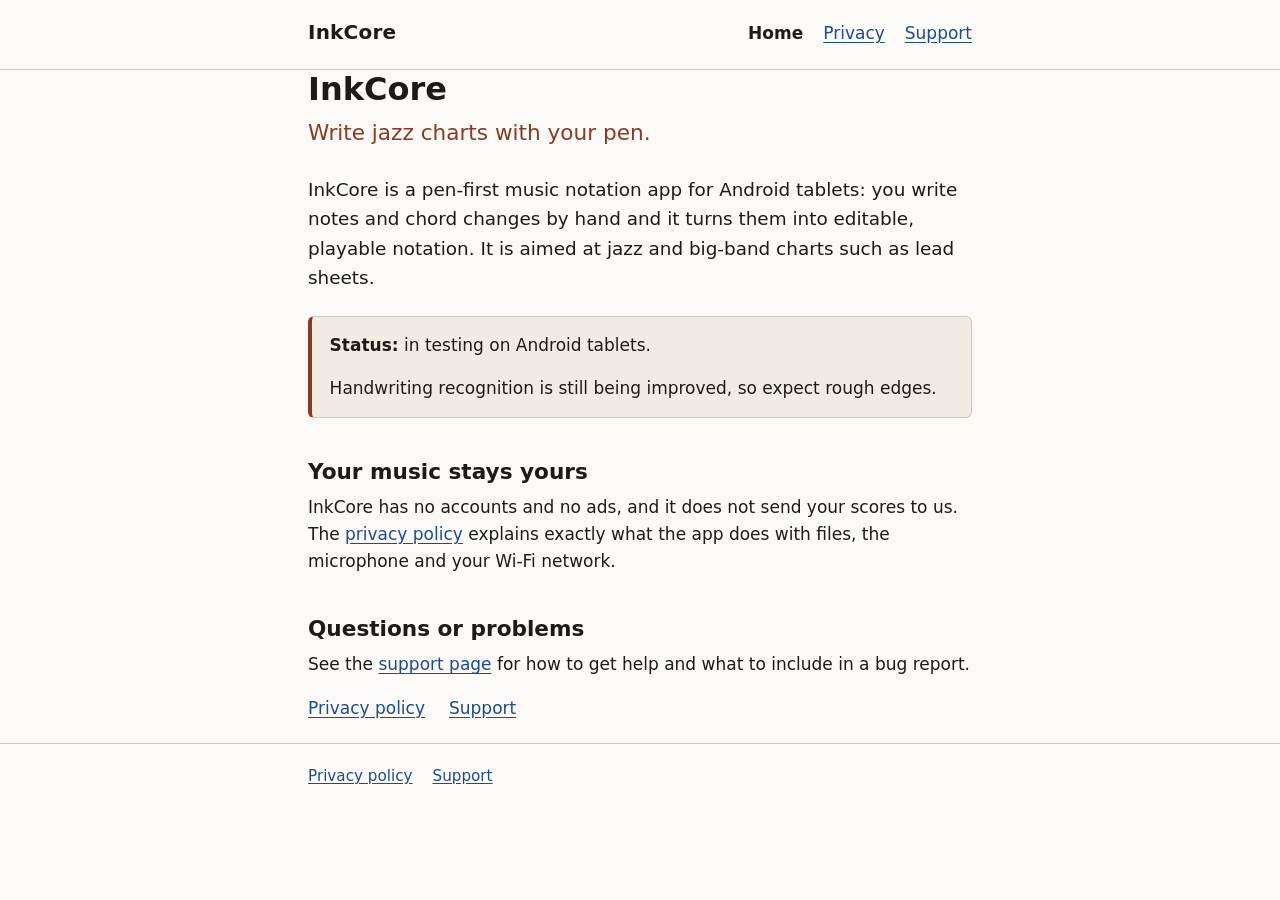
==== inkcore/index.html @ 3644ed21 "Site: spell the product name InkCore (capital C) in all pages and READMEs Identifiers stay lowercase" ====
<!DOCTYPE html>
<html lang="en">
<head>
  <meta charset="utf-8">
  <meta name="viewport" content="width=device-width, initial-scale=1">
  <meta name="color-scheme" content="light dark">
  <title>InkCore: write jazz charts with your pen</title>
  <meta name="description" content="InkCore is a pen-first music notation app for Android tablets, aimed at jazz and big-band charts. Currently in testing.">
  <link rel="stylesheet" href="style.css">
  <!-- IMAGE SLOT (favicon): when assets/images/app-icon-512.png exists, remove these comment marks.
  <link rel="icon" type="image/png" sizes="512x512" href="assets/images/app-icon-512.png">
  -->
</head>
<body>
  <a class="skip" href="#main">Skip to content</a>

  <header class="site">
    <div class="wrap">
      <a class="brand" href="index.html">InkCore</a>
      <nav aria-label="Main">
        <ul>
          <li><a href="index.html" aria-current="page">Home</a></li>
          <li><a href="privacy.html">Privacy</a></li>
          <li><a href="support.html">Support</a></li>
        </ul>
      </nav>
    </div>
  </header>

  <main id="main" class="wrap">
    <!-- IMAGE SLOT (app icon, 512x512 PNG shown at 128x128): remove these comment marks once the file is in assets/images/.
    <img class="app-icon" src="assets/images/app-icon-512.png" width="128" height="128" alt="InkCore app icon">
    -->

    <h1>InkCore</h1>
    <p class="tagline">Write jazz charts with your pen.</p>

    <p class="lede">InkCore is a pen-first music notation app for Android tablets: you write notes and chord changes by hand and it turns them into editable, playable notation. It is aimed at jazz and big-band charts such as lead sheets.</p>

    <!-- IMAGE SLOT (feature graphic, 1024x500 PNG): remove these comment marks once the file is in assets/images/.
    <img class="hero-image" src="assets/images/feature-graphic-1024x500.png" width="1024" height="500" alt="InkCore showing a handwritten jazz chart on a tablet">
    -->

    <div class="card">
      <p><strong>Status:</strong> in testing on Android tablets.</p>
      <p>Handwriting recognition is still being improved, so expect rough edges.</p>
    </div>

    <h2>Your music stays yours</h2>
    <p>InkCore has no accounts and no ads, and it does not send your scores to us. The <a href="privacy.html">privacy policy</a> explains exactly what the app does with files, the microphone and your Wi-Fi network.</p>

    <h2>Questions or problems</h2>
    <p>See the <a href="support.html">support page</a> for how to get help and what to include in a bug report.</p>

    <ul class="links">
      <li><a href="privacy.html">Privacy policy</a></li>
      <li><a href="support.html">Support</a></li>
    </ul>
  </main>

  <footer class="site">
    <div class="wrap">
      <ul>
        <li><a href="privacy.html">Privacy policy</a></li>
        <li><a href="support.html">Support</a></li>
      </ul>
    </div>
  </footer>
</body>
</html>
---- inkcore/style.css ----
/* InkCore site. One small stylesheet. System fonts only, no external requests.
   Light and dark follow the visitor's system setting (prefers-color-scheme). */

:root {
  color-scheme: light dark;
  --bg: #fbfaf7;
  --text: #1d1b19;
  --muted: #55504a;
  --link: #1a4d8f;
  --card: #f0ece4;
  --rule: #cfc8bb;
  --accent: #8a3b1f;
}

@media (prefers-color-scheme: dark) {
  :root {
    --bg: #151413;
    --text: #ece8e1;
    --muted: #b3ada3;
    --link: #9cc0f5;
    --card: #201e1c;
    --rule: #3c3935;
    --accent: #e0a07f;
  }
}

*,
*::before,
*::after {
  box-sizing: border-box;
}

html {
  font-size: 100%;
  -webkit-text-size-adjust: 100%;
          text-size-adjust: 100%;
}

body {
  margin: 0;
  background: var(--bg);
  color: var(--text);
  font-family: system-ui, -apple-system, "Segoe UI", Roboto, "Helvetica Neue", Arial, sans-serif;
  font-size: 1.0625rem;
  line-height: 1.6;
}

.wrap {
  max-width: 44rem;
  margin: 0 auto;
  padding: 0 1.25rem;
}

a {
  color: var(--link);
  text-underline-offset: 0.15em;
}

a:hover {
  text-decoration-thickness: 2px;
}

a:focus-visible,
summary:focus-visible {
  outline: 3px solid var(--accent);
  outline-offset: 3px;
  border-radius: 2px;
}

.skip {
  position: absolute;
  left: -999px;
  top: 0;
  padding: 0.5rem 0.75rem;
  background: var(--text);
  color: var(--bg);
}

.skip:focus {
  left: 0.5rem;
  top: 0.5rem;
  z-index: 10;
}

header.site {
  border-bottom: 1px solid var(--rule);
  padding: 1rem 0;
}

header.site .wrap {
  display: flex;
  flex-wrap: wrap;
  align-items: baseline;
  justify-content: space-between;
  gap: 0.5rem 1.5rem;
}

.brand {
  font-weight: 700;
  font-size: 1.25rem;
  letter-spacing: 0.01em;
  color: var(--text);
  text-decoration: none;
}

nav ul {
  display: flex;
  flex-wrap: wrap;
  gap: 0.25rem 1.25rem;
  list-style: none;
  margin: 0;
  padding: 0;
}

nav a[aria-current="page"] {
  color: var(--text);
  font-weight: 700;
  text-decoration: none;
}

main {
  padding: 2rem 0 3rem;
}

h1 {
  font-size: 2rem;
  line-height: 1.2;
  margin: 0 0 0.5rem;
}

h2 {
  font-size: 1.35rem;
  line-height: 1.3;
  margin: 2.25rem 0 0.5rem;
  padding-top: 0.25rem;
}

h3 {
  font-size: 1.1rem;
  margin: 1.5rem 0 0.25rem;
}

p,
ul,
ol {
  margin: 0 0 1rem;
}

li {
  margin-bottom: 0.35rem;
}

.tagline {
  font-size: 1.35rem;
  color: var(--accent);
  margin: 0 0 1.5rem;
}

.lede {
  font-size: 1.15rem;
}

.meta {
  color: var(--muted);
  font-size: 0.95rem;
}

.card {
  background: var(--card);
  border: 1px solid var(--rule);
  border-left: 4px solid var(--accent);
  border-radius: 6px;
  padding: 0.9rem 1.1rem;
  margin: 1.5rem 0;
}

.card p:last-child,
.card ul:last-child {
  margin-bottom: 0;
}

.links {
  display: flex;
  flex-wrap: wrap;
  gap: 0.5rem 1.5rem;
  list-style: none;
  padding: 0;
}

/* Image slots (see README.md). Images scale down on narrow screens. */
img {
  max-width: 100%;
  height: auto;
}

.hero-image {
  display: block;
  margin: 1.5rem 0;
  border-radius: 6px;
}

.app-icon {
  float: right;
  margin: 0 0 1rem 1rem;
  border-radius: 22%;
}

dt {
  font-weight: 700;
  margin-top: 1rem;
}

dd {
  margin: 0.15rem 0 0;
}

table {
  border-collapse: collapse;
  width: 100%;
  margin: 0 0 1rem;
  font-size: 0.98rem;
}

th,
td {
  text-align: left;
  vertical-align: top;
  padding: 0.5rem 0.6rem;
  border-bottom: 1px solid var(--rule);
}

.table-scroll {
  overflow-x: auto;
}

footer.site {
  border-top: 1px solid var(--rule);
  padding: 1.25rem 0 2rem;
  color: var(--muted);
  font-size: 0.95rem;
}

footer.site ul {
  display: flex;
  flex-wrap: wrap;
  gap: 0.25rem 1.25rem;
  list-style: none;
  margin: 0;
  padding: 0;
}

@media (max-width: 30rem) {
  h1 {
    font-size: 1.65rem;
  }
  .app-icon {
    float: none;
    display: block;
    margin: 0 0 1rem;
  }
}

@media (prefers-reduced-motion: no-preference) {
  html {
    scroll-behavior: smooth;
  }
}
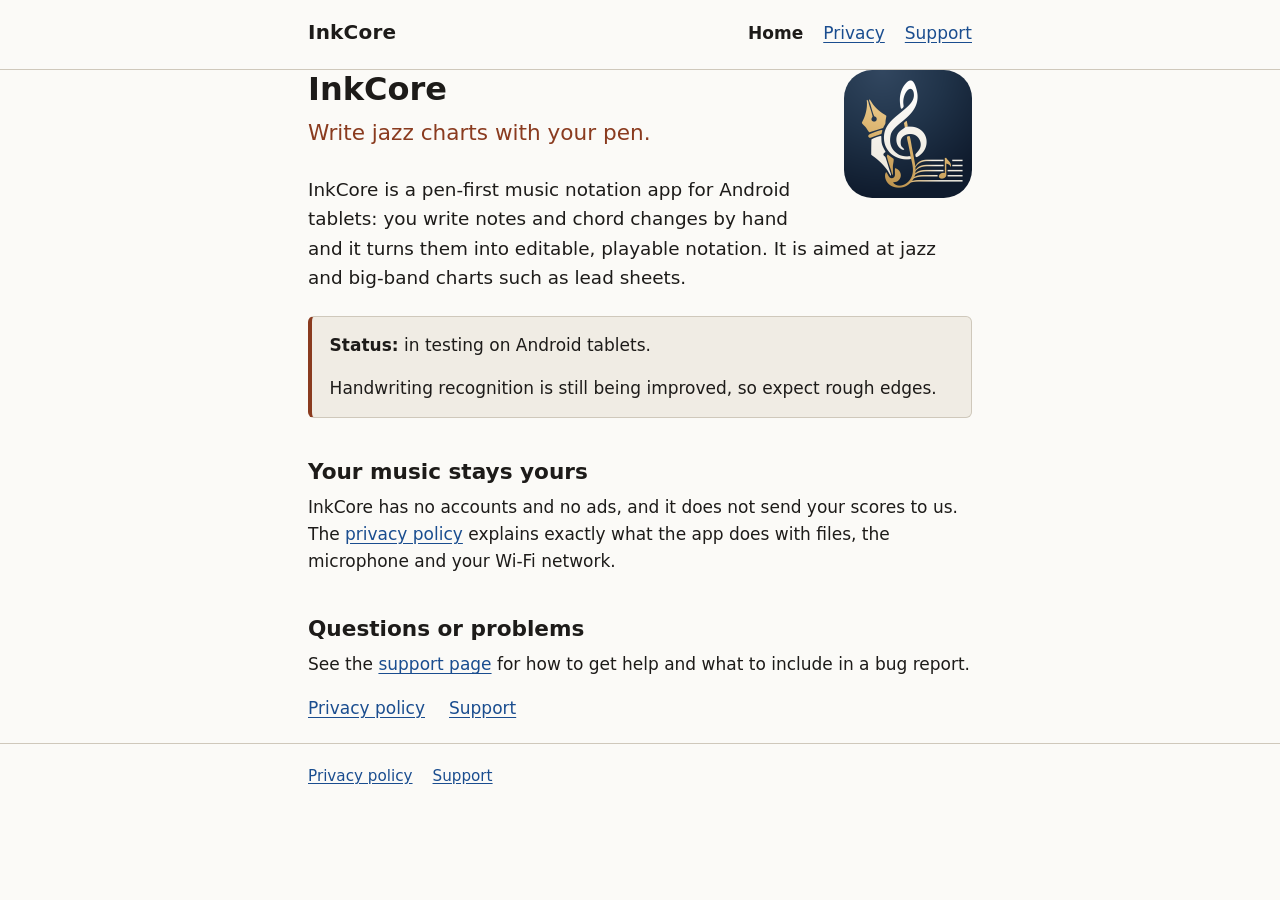
==== commit ac9f626a: "Site: add the InkCore icon files and favicons (five-line staff) app-icon-512.png (home page), icon-1" ====
--- a/inkcore/index.html
+++ b/inkcore/index.html
@@ -7,9 +7,10 @@
   <title>InkCore: write jazz charts with your pen</title>
   <meta name="description" content="InkCore is a pen-first music notation app for Android tablets, aimed at jazz and big-band charts. Currently in testing.">
   <link rel="stylesheet" href="style.css">
-  <!-- IMAGE SLOT (favicon): when assets/images/app-icon-512.png exists, remove these comment marks.
-  <link rel="icon" type="image/png" sizes="512x512" href="assets/images/app-icon-512.png">
-  -->
+  <link rel="icon" type="image/svg+xml" href="assets/images/favicon.svg">
+  <link rel="icon" type="image/png" sizes="32x32" href="assets/images/favicon-32.png">
+  <link rel="icon" type="image/png" sizes="16x16" href="assets/images/favicon-16.png">
+  <link rel="apple-touch-icon" sizes="180x180" href="assets/images/apple-touch-icon-180.png">
 </head>
 <body>
   <a class="skip" href="#main">Skip to content</a>
@@ -28,9 +29,7 @@
   </header>
 
   <main id="main" class="wrap">
-    <!-- IMAGE SLOT (app icon, 512x512 PNG shown at 128x128): remove these comment marks once the file is in assets/images/.
     <img class="app-icon" src="assets/images/app-icon-512.png" width="128" height="128" alt="InkCore app icon">
-    -->
 
     <h1>InkCore</h1>
     <p class="tagline">Write jazz charts with your pen.</p>
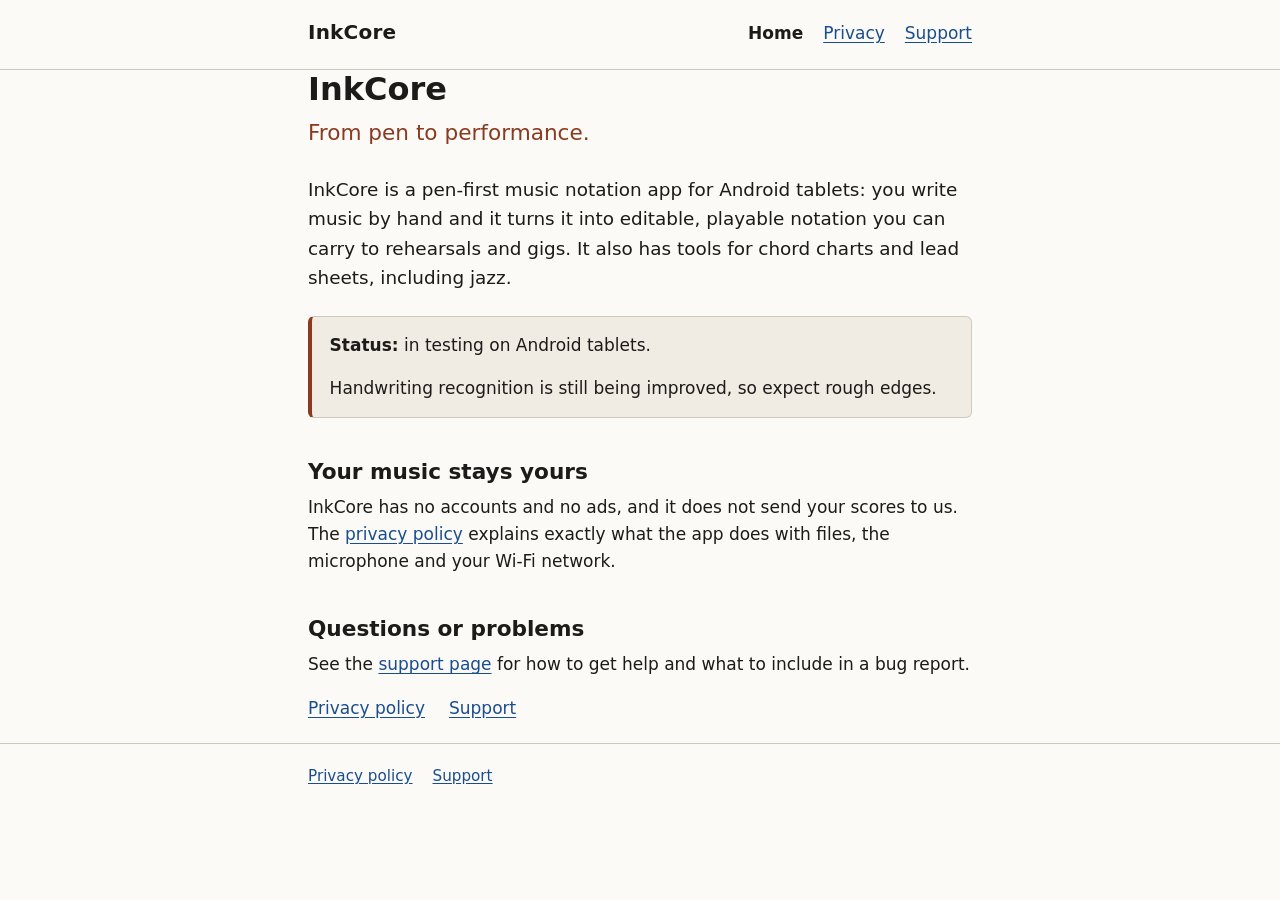
==== commit 092ef79c: "Site: tagline 'From pen to performance.' and jazz described as one feature, not the focus Co-Authore" ====
--- a/inkcore/index.html
+++ b/inkcore/index.html
@@ -4,13 +4,12 @@
   <meta charset="utf-8">
   <meta name="viewport" content="width=device-width, initial-scale=1">
   <meta name="color-scheme" content="light dark">
-  <title>InkCore: write jazz charts with your pen</title>
-  <meta name="description" content="InkCore is a pen-first music notation app for Android tablets, aimed at jazz and big-band charts. Currently in testing.">
+  <title>InkCore: from pen to performance</title>
+  <meta name="description" content="InkCore is a pen-first music notation app for Android tablets: write by hand, hear it played back and carry your charts to the gig. Currently in testing.">
   <link rel="stylesheet" href="style.css">
-  <link rel="icon" type="image/svg+xml" href="assets/images/favicon.svg">
-  <link rel="icon" type="image/png" sizes="32x32" href="assets/images/favicon-32.png">
-  <link rel="icon" type="image/png" sizes="16x16" href="assets/images/favicon-16.png">
-  <link rel="apple-touch-icon" sizes="180x180" href="assets/images/apple-touch-icon-180.png">
+  <!-- IMAGE SLOT (favicon): when assets/images/app-icon-512.png exists, remove these comment marks.
+  <link rel="icon" type="image/png" sizes="512x512" href="assets/images/app-icon-512.png">
+  -->
 </head>
 <body>
   <a class="skip" href="#main">Skip to content</a>
@@ -29,15 +28,17 @@
   </header>
 
   <main id="main" class="wrap">
+    <!-- IMAGE SLOT (app icon, 512x512 PNG shown at 128x128): remove these comment marks once the file is in assets/images/.
     <img class="app-icon" src="assets/images/app-icon-512.png" width="128" height="128" alt="InkCore app icon">
+    -->
 
     <h1>InkCore</h1>
-    <p class="tagline">Write jazz charts with your pen.</p>
+    <p class="tagline">From pen to performance.</p>
 
-    <p class="lede">InkCore is a pen-first music notation app for Android tablets: you write notes and chord changes by hand and it turns them into editable, playable notation. It is aimed at jazz and big-band charts such as lead sheets.</p>
+    <p class="lede">InkCore is a pen-first music notation app for Android tablets: you write music by hand and it turns it into editable, playable notation you can carry to rehearsals and gigs. It also has tools for chord charts and lead sheets, including jazz.</p>
 
     <!-- IMAGE SLOT (feature graphic, 1024x500 PNG): remove these comment marks once the file is in assets/images/.
-    <img class="hero-image" src="assets/images/feature-graphic-1024x500.png" width="1024" height="500" alt="InkCore showing a handwritten jazz chart on a tablet">
+    <img class="hero-image" src="assets/images/feature-graphic-1024x500.png" width="1024" height="500" alt="InkCore: from pen to performance">
     -->
 
     <div class="card">
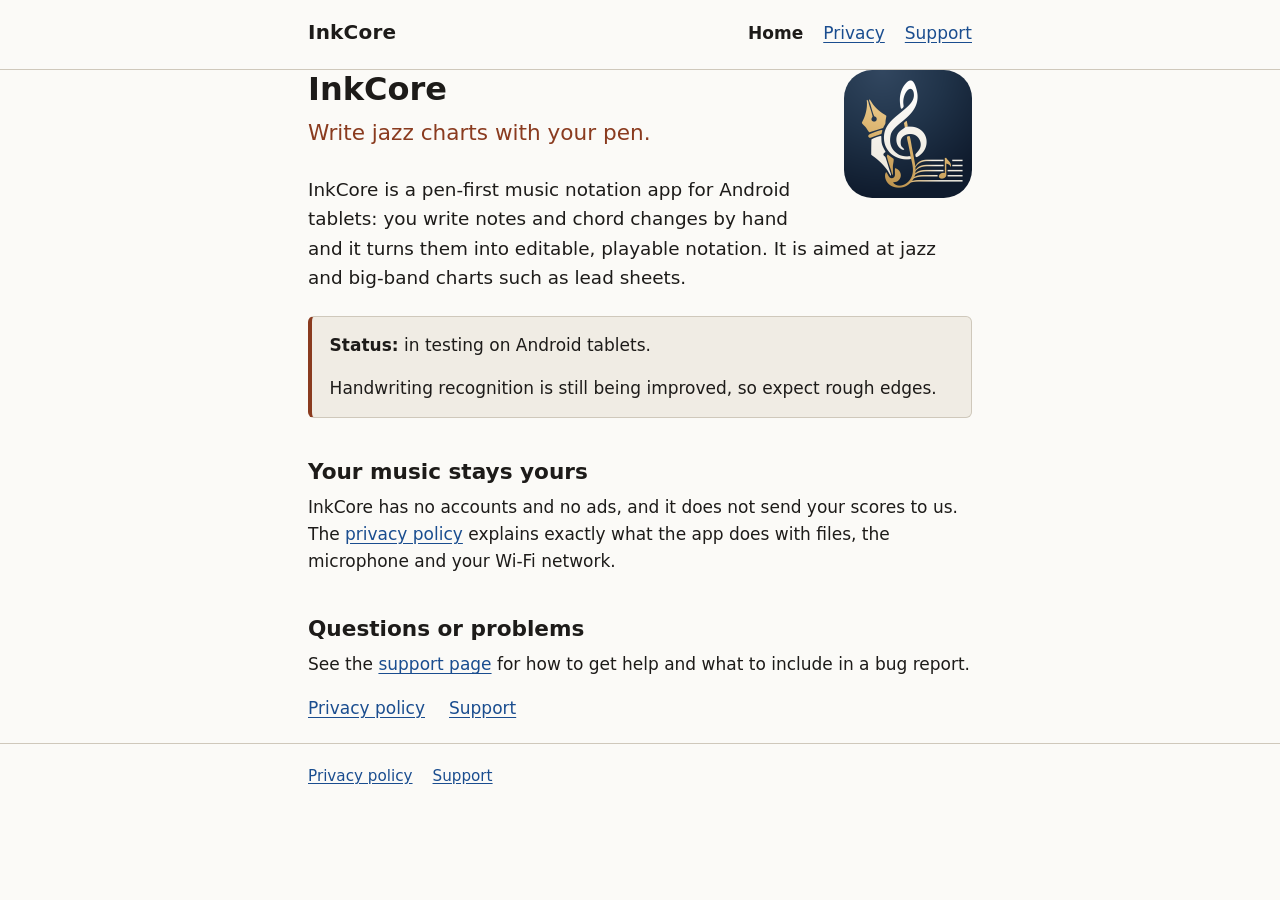
==== commit cf88b0e8: "Merge pull request #3 from mezzrricki/site/inkcore-icons Add the InkCore icon and favicons" ====
--- a/inkcore/index.html
+++ b/inkcore/index.html
@@ -4,12 +4,13 @@
   <meta charset="utf-8">
   <meta name="viewport" content="width=device-width, initial-scale=1">
   <meta name="color-scheme" content="light dark">
-  <title>InkCore: from pen to performance</title>
-  <meta name="description" content="InkCore is a pen-first music notation app for Android tablets: write by hand, hear it played back and carry your charts to the gig. Currently in testing.">
+  <title>InkCore: write jazz charts with your pen</title>
+  <meta name="description" content="InkCore is a pen-first music notation app for Android tablets, aimed at jazz and big-band charts. Currently in testing.">
   <link rel="stylesheet" href="style.css">
-  <!-- IMAGE SLOT (favicon): when assets/images/app-icon-512.png exists, remove these comment marks.
-  <link rel="icon" type="image/png" sizes="512x512" href="assets/images/app-icon-512.png">
-  -->
+  <link rel="icon" type="image/svg+xml" href="assets/images/favicon.svg">
+  <link rel="icon" type="image/png" sizes="32x32" href="assets/images/favicon-32.png">
+  <link rel="icon" type="image/png" sizes="16x16" href="assets/images/favicon-16.png">
+  <link rel="apple-touch-icon" sizes="180x180" href="assets/images/apple-touch-icon-180.png">
 </head>
 <body>
   <a class="skip" href="#main">Skip to content</a>
@@ -28,17 +29,15 @@
   </header>
 
   <main id="main" class="wrap">
-    <!-- IMAGE SLOT (app icon, 512x512 PNG shown at 128x128): remove these comment marks once the file is in assets/images/.
     <img class="app-icon" src="assets/images/app-icon-512.png" width="128" height="128" alt="InkCore app icon">
-    -->
 
     <h1>InkCore</h1>
-    <p class="tagline">From pen to performance.</p>
+    <p class="tagline">Write jazz charts with your pen.</p>
 
-    <p class="lede">InkCore is a pen-first music notation app for Android tablets: you write music by hand and it turns it into editable, playable notation you can carry to rehearsals and gigs. It also has tools for chord charts and lead sheets, including jazz.</p>
+    <p class="lede">InkCore is a pen-first music notation app for Android tablets: you write notes and chord changes by hand and it turns them into editable, playable notation. It is aimed at jazz and big-band charts such as lead sheets.</p>
 
     <!-- IMAGE SLOT (feature graphic, 1024x500 PNG): remove these comment marks once the file is in assets/images/.
-    <img class="hero-image" src="assets/images/feature-graphic-1024x500.png" width="1024" height="500" alt="InkCore: from pen to performance">
+    <img class="hero-image" src="assets/images/feature-graphic-1024x500.png" width="1024" height="500" alt="InkCore showing a handwritten jazz chart on a tablet">
     -->
 
     <div class="card">
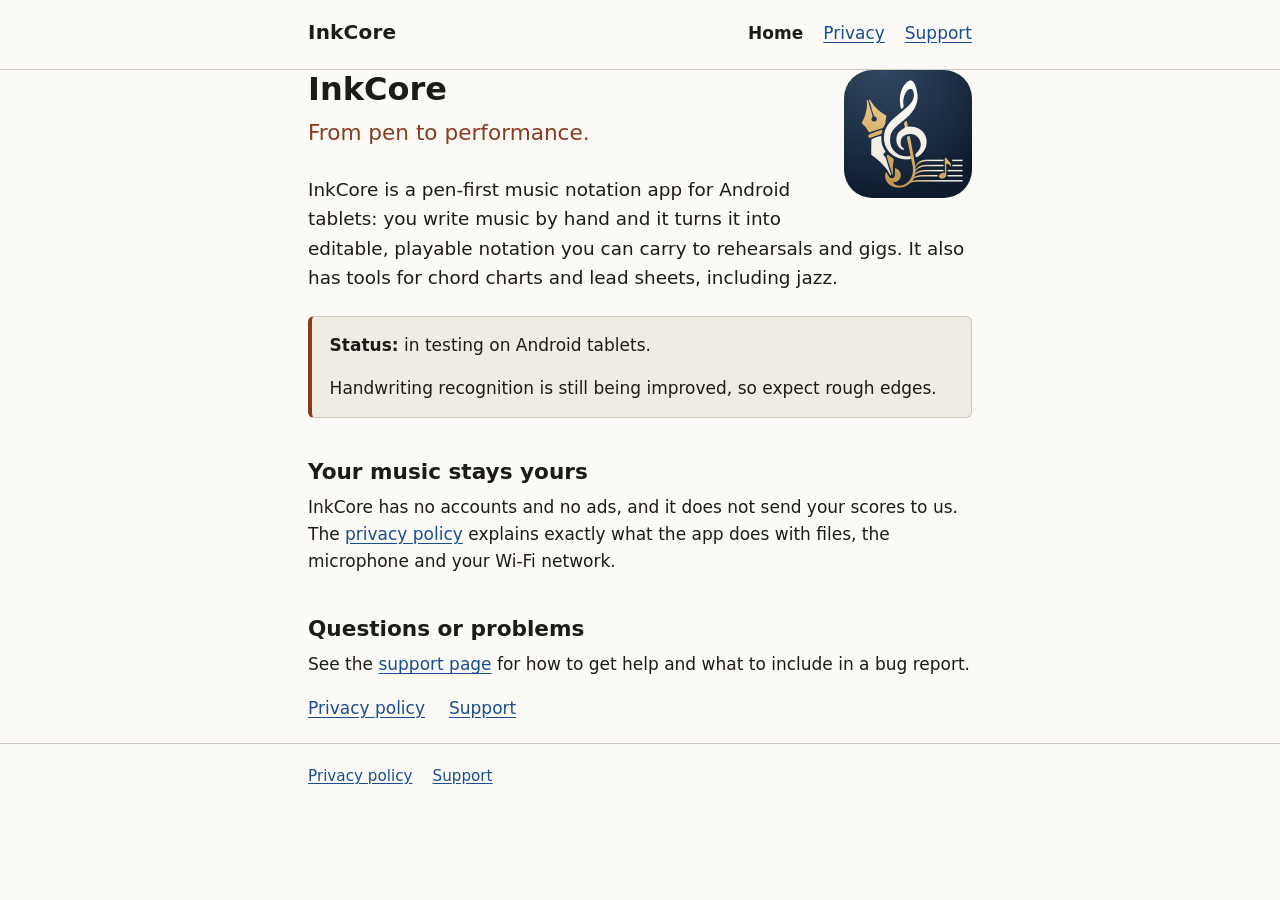
==== commit 20aa2135: "Merge pull request #4 from mezzrricki/site/inkcore-tagline Tagline: From pen to performance." ====
--- a/inkcore/index.html
+++ b/inkcore/index.html
@@ -4,8 +4,8 @@
   <meta charset="utf-8">
   <meta name="viewport" content="width=device-width, initial-scale=1">
   <meta name="color-scheme" content="light dark">
-  <title>InkCore: write jazz charts with your pen</title>
-  <meta name="description" content="InkCore is a pen-first music notation app for Android tablets, aimed at jazz and big-band charts. Currently in testing.">
+  <title>InkCore: from pen to performance</title>
+  <meta name="description" content="InkCore is a pen-first music notation app for Android tablets: write by hand, hear it played back and carry your charts to the gig. Currently in testing.">
   <link rel="stylesheet" href="style.css">
   <link rel="icon" type="image/svg+xml" href="assets/images/favicon.svg">
   <link rel="icon" type="image/png" sizes="32x32" href="assets/images/favicon-32.png">
@@ -32,12 +32,12 @@
     <img class="app-icon" src="assets/images/app-icon-512.png" width="128" height="128" alt="InkCore app icon">
 
     <h1>InkCore</h1>
-    <p class="tagline">Write jazz charts with your pen.</p>
+    <p class="tagline">From pen to performance.</p>
 
-    <p class="lede">InkCore is a pen-first music notation app for Android tablets: you write notes and chord changes by hand and it turns them into editable, playable notation. It is aimed at jazz and big-band charts such as lead sheets.</p>
+    <p class="lede">InkCore is a pen-first music notation app for Android tablets: you write music by hand and it turns it into editable, playable notation you can carry to rehearsals and gigs. It also has tools for chord charts and lead sheets, including jazz.</p>
 
     <!-- IMAGE SLOT (feature graphic, 1024x500 PNG): remove these comment marks once the file is in assets/images/.
-    <img class="hero-image" src="assets/images/feature-graphic-1024x500.png" width="1024" height="500" alt="InkCore showing a handwritten jazz chart on a tablet">
+    <img class="hero-image" src="assets/images/feature-graphic-1024x500.png" width="1024" height="500" alt="InkCore: from pen to performance">
     -->
 
     <div class="card">
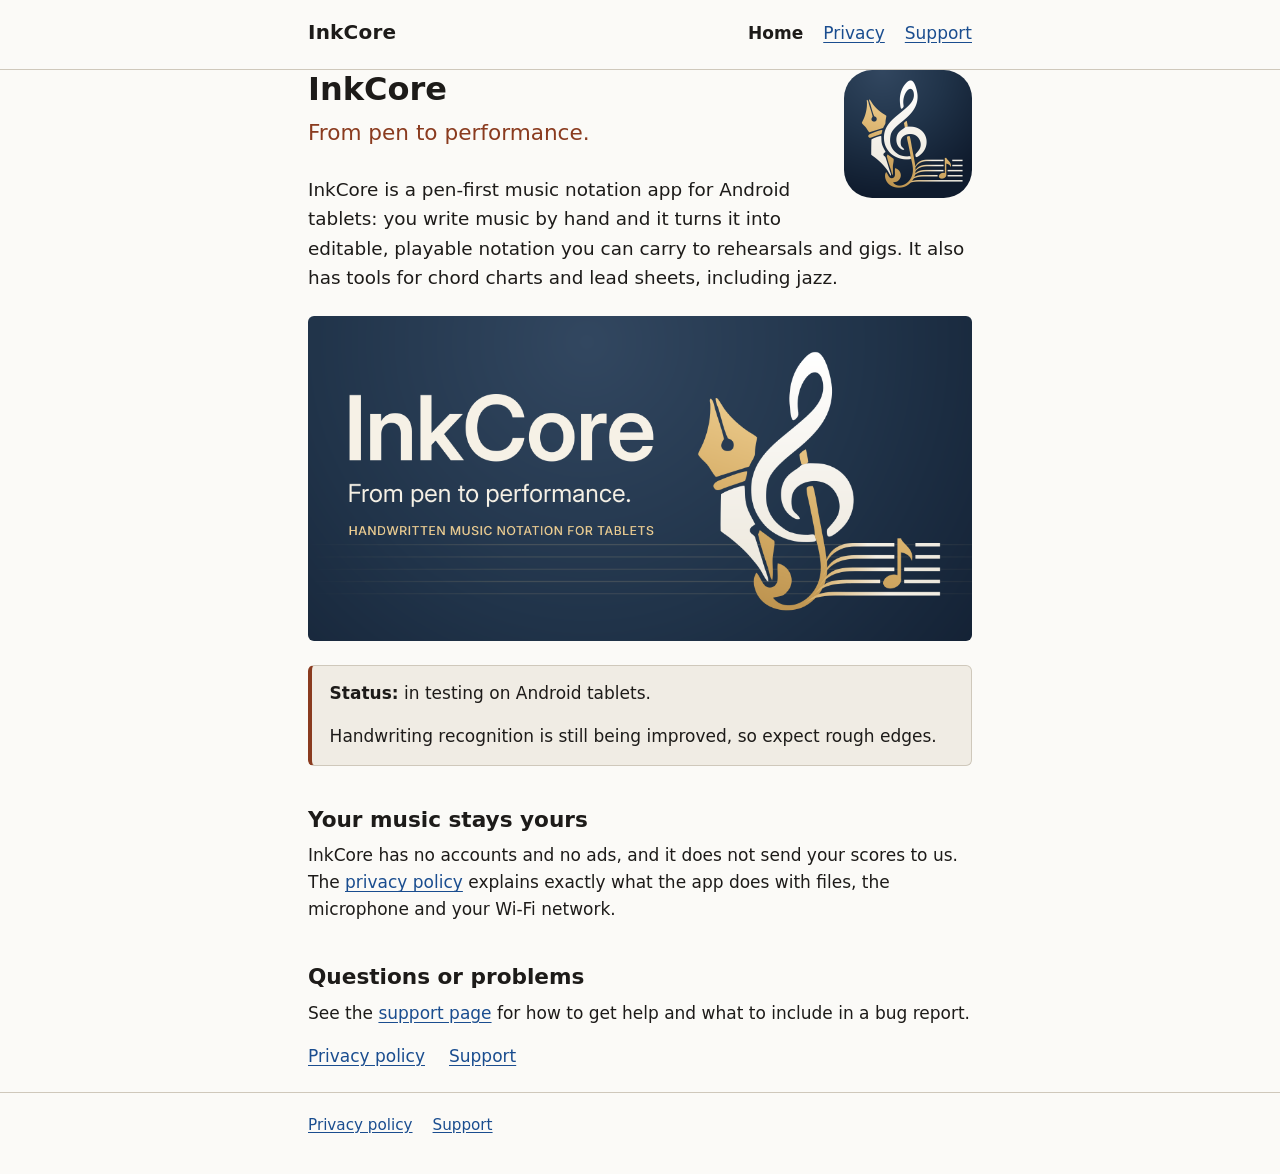
==== commit 0c15ed13: "Site: add the InkCore feature graphic and show it on the home page 1024x500 PNG (RGB, no alpha) with" ====
--- a/inkcore/index.html
+++ b/inkcore/index.html
@@ -36,9 +36,7 @@
 
     <p class="lede">InkCore is a pen-first music notation app for Android tablets: you write music by hand and it turns it into editable, playable notation you can carry to rehearsals and gigs. It also has tools for chord charts and lead sheets, including jazz.</p>
 
-    <!-- IMAGE SLOT (feature graphic, 1024x500 PNG): remove these comment marks once the file is in assets/images/.
     <img class="hero-image" src="assets/images/feature-graphic-1024x500.png" width="1024" height="500" alt="InkCore: from pen to performance">
-    -->
 
     <div class="card">
       <p><strong>Status:</strong> in testing on Android tablets.</p>
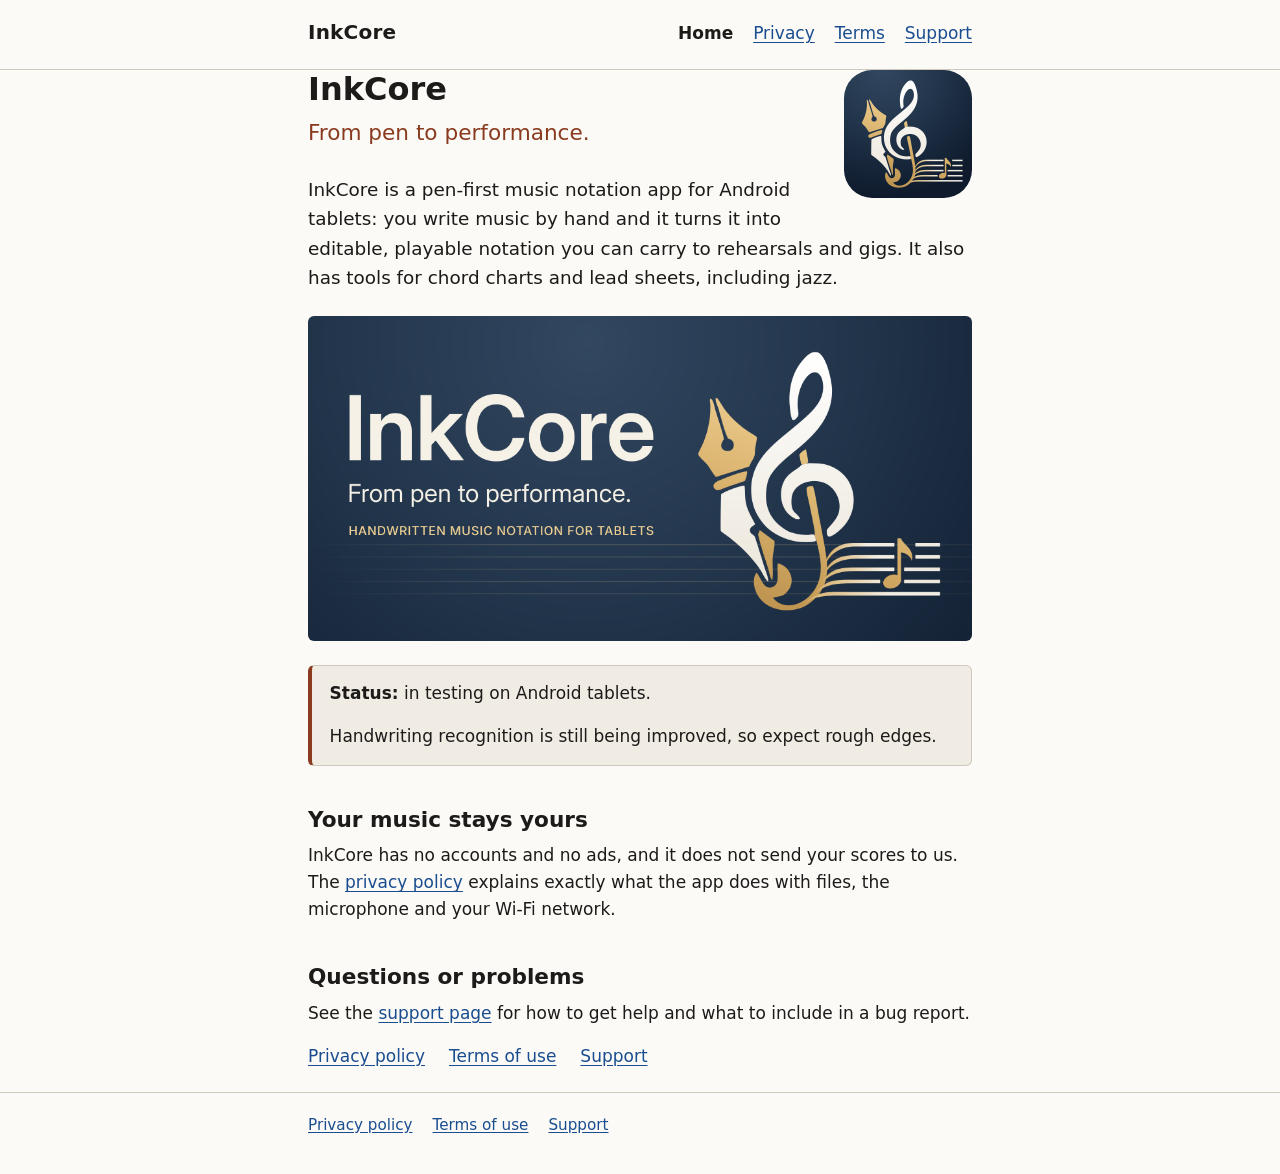
==== commit 5a813ad2: "Site: add InkCore terms of use page and link it from every page terms.html carries the terms from th" ====
--- a/inkcore/index.html
+++ b/inkcore/index.html
@@ -22,6 +22,7 @@
         <ul>
           <li><a href="index.html" aria-current="page">Home</a></li>
           <li><a href="privacy.html">Privacy</a></li>
+          <li><a href="terms.html">Terms</a></li>
           <li><a href="support.html">Support</a></li>
         </ul>
       </nav>
@@ -51,6 +52,7 @@
 
     <ul class="links">
       <li><a href="privacy.html">Privacy policy</a></li>
+      <li><a href="terms.html">Terms of use</a></li>
       <li><a href="support.html">Support</a></li>
     </ul>
   </main>
@@ -59,6 +61,7 @@
     <div class="wrap">
       <ul>
         <li><a href="privacy.html">Privacy policy</a></li>
+        <li><a href="terms.html">Terms of use</a></li>
         <li><a href="support.html">Support</a></li>
       </ul>
     </div>
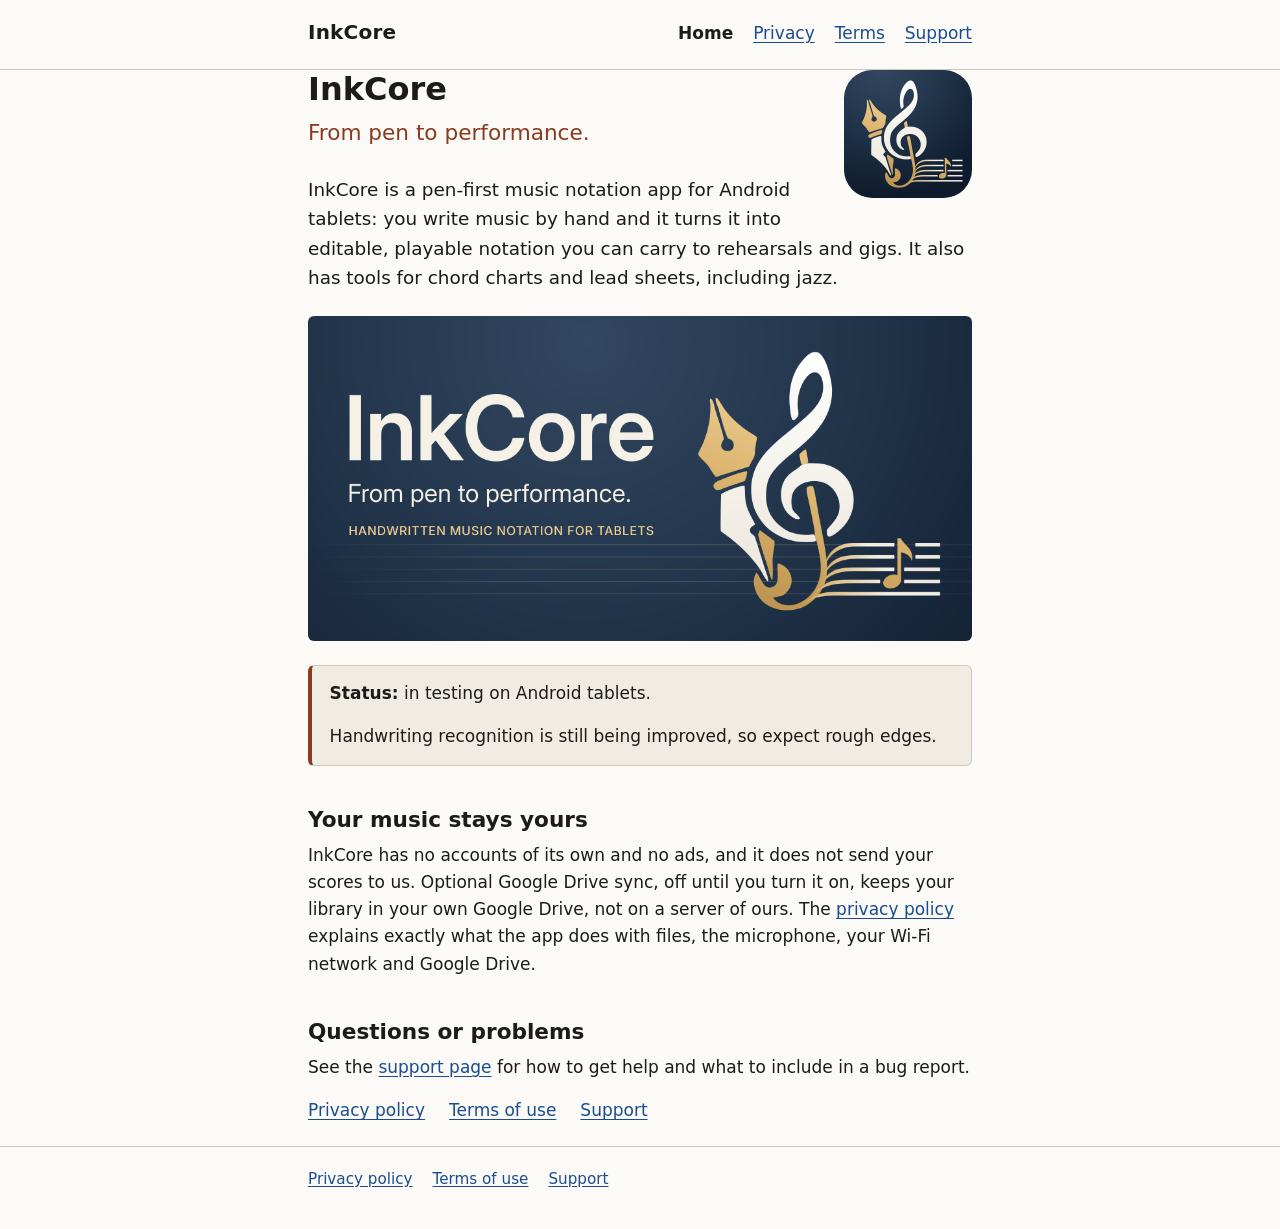
==== commit a8b5065d: "Site: update InkCore privacy policy for build 6 (Wi-Fi pairing, Google Drive sync) Applies docs/rele" ====
--- a/inkcore/index.html
+++ b/inkcore/index.html
@@ -45,7 +45,7 @@
     </div>
 
     <h2>Your music stays yours</h2>
-    <p>InkCore has no accounts and no ads, and it does not send your scores to us. The <a href="privacy.html">privacy policy</a> explains exactly what the app does with files, the microphone and your Wi-Fi network.</p>
+    <p>InkCore has no accounts of its own and no ads, and it does not send your scores to us. Optional Google Drive sync, off until you turn it on, keeps your library in your own Google Drive, not on a server of ours. The <a href="privacy.html">privacy policy</a> explains exactly what the app does with files, the microphone, your Wi-Fi network and Google Drive.</p>
 
     <h2>Questions or problems</h2>
     <p>See the <a href="support.html">support page</a> for how to get help and what to include in a bug report.</p>
